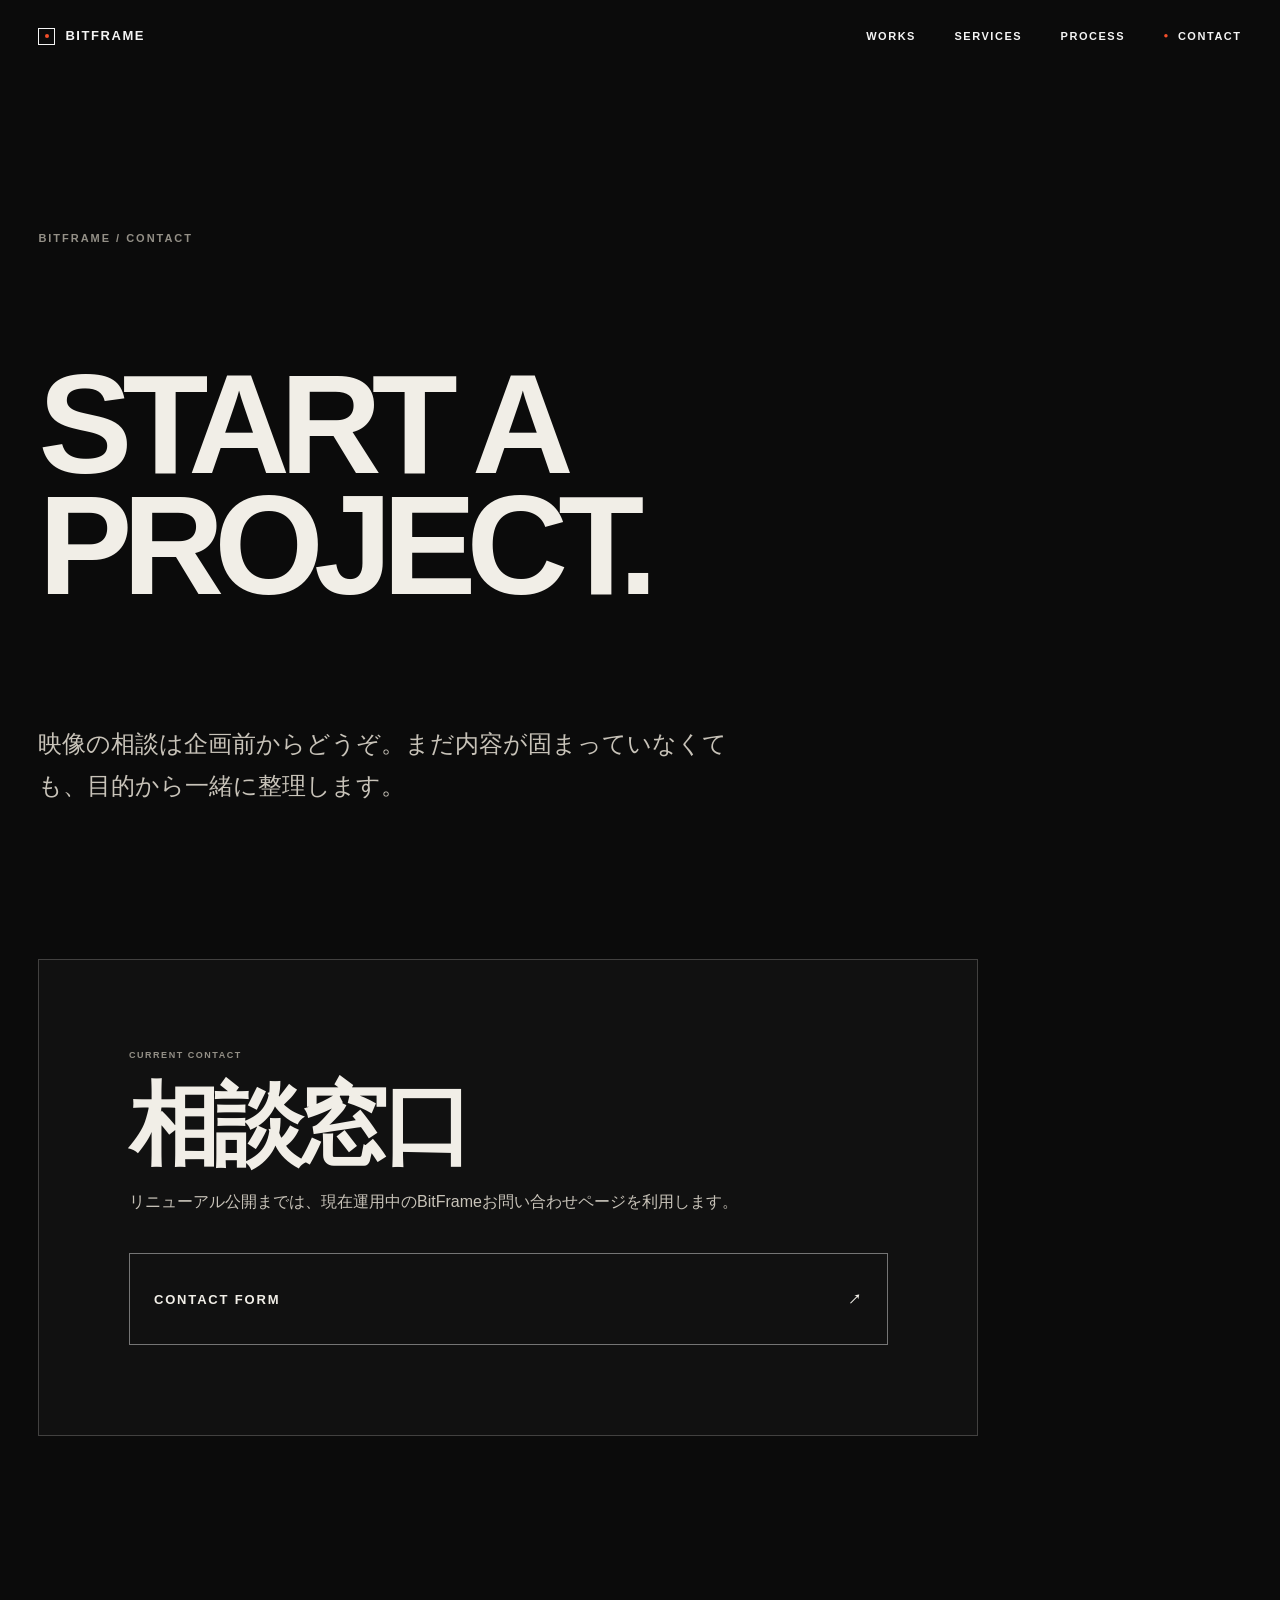
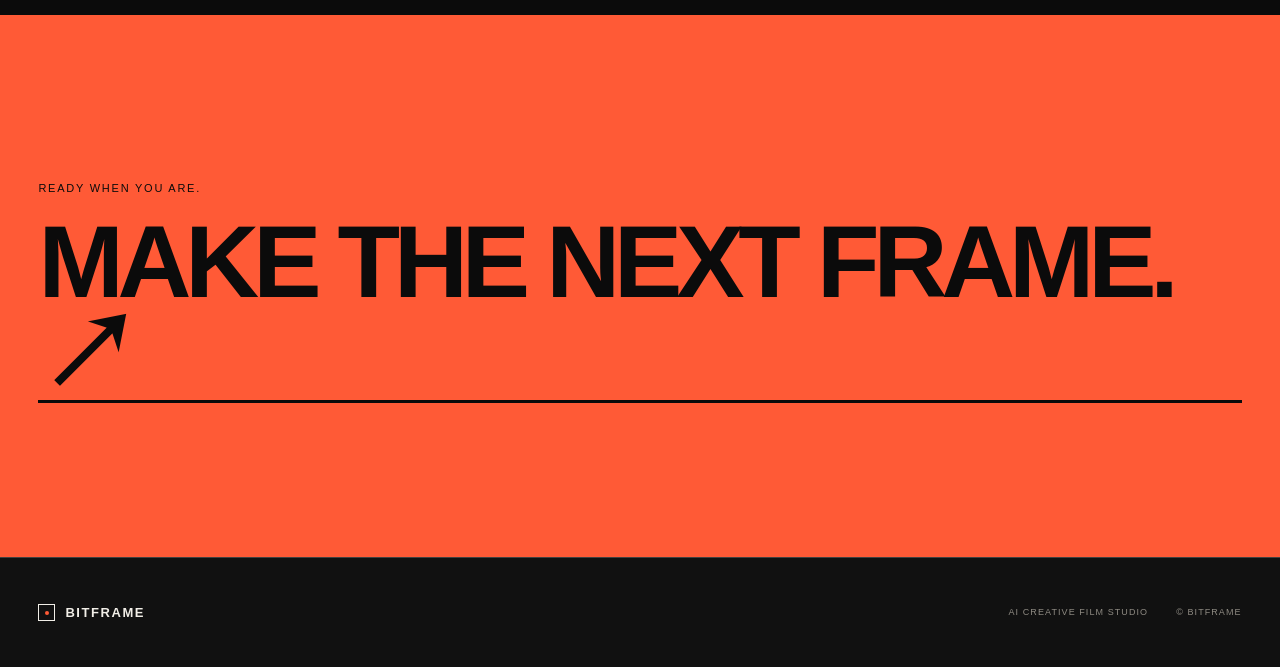
==== contact.html @ 319c4d96 "feat: build competition-grade BitFrame static site" ====
<!doctype html><html lang="ja"><head><meta charset="utf-8"><meta name="viewport" content="width=device-width,initial-scale=1,viewport-fit=cover"><meta name="theme-color" content="#0b0b0b"><link rel="icon" href="assets/favicon.svg" type="image/svg+xml"><title>CONTACT | BitFrame</title><meta name="description" content="映像の相談は企画前からどうぞ。まだ内容が固まっていなくても、目的から一緒に整理します。"><link rel="canonical" href="https://bitframe.rss7.net/contact.html"><link rel="stylesheet" href="assets/site.css"><link rel="stylesheet" href="assets/subpage.css"><script src="assets/site.js" defer></script></head><body><a class="skip-link" href="#main">本文へ移動</a><header class="site-header"><a class="brand" href="index.html"><span class="brand-mark"></span><span>BITFRAME</span></a><nav class="desktop-nav" aria-label="メインナビゲーション"><a href="works.html">WORKS</a><a href="service.html">SERVICES</a><a href="flow-price.html">PROCESS</a><a class="nav-contact" href="contact.html">CONTACT</a></nav><details class="mobile-menu"><summary aria-label="メニューを開く"><span></span><span></span></summary><nav><a href="works.html">WORKS</a><a href="service.html">SERVICES</a><a href="flow-price.html">PROCESS</a><a href="contact.html">CONTACT</a></nav></details></header><main id="main" class="sub-main"><section class="sub-hero"><p class="eyebrow">BITFRAME / CONTACT</p><h1>Start a project.</h1><p>映像の相談は企画前からどうぞ。まだ内容が固まっていなくても、目的から一緒に整理します。</p></section><section class="sub-content"><section class="contact-panel"><p class="eyebrow">CURRENT CONTACT</p><h2>相談窓口</h2><p>リニューアル公開までは、現在運用中のBitFrameお問い合わせページを利用します。</p><a class="contact-button" href="https://bitframe.rss7.net/お問い合わせ/"><span>CONTACT FORM</span><span>↗</span></a></section></section><section class="sub-cta"><p>READY WHEN YOU ARE.</p><a href="contact.html">MAKE THE NEXT FRAME. ↗</a></section></main><footer class="site-footer"><a class="brand brand--footer" href="index.html"><span class="brand-mark"></span><span>BITFRAME</span></a><p>AI CREATIVE FILM STUDIO</p><p>© BITFRAME</p></footer></body></html>
---- assets/site.css ----
@charset "UTF-8";

:root {
  --ink: #0b0b0b;
  --ink-soft: #171717;
  --paper: #f1eee7;
  --paper-dim: #c8c3b9;
  --signal: #ff5a36;
  --lime: #dfff45;
  --line: rgba(241, 238, 231, .22);
  --pad: clamp(18px, 3vw, 48px);
  --max: 1680px;
  --ease: cubic-bezier(.2, .8, .2, 1);
  --header-h: 72px;
}

* { box-sizing: border-box; }
html { scroll-behavior: smooth; background: var(--ink); }
body {
  margin: 0;
  color: var(--paper);
  background: var(--ink);
  font-family: "Helvetica Neue", Helvetica, Arial, "Yu Gothic", "Hiragino Kaku Gothic ProN", sans-serif;
  font-size: 16px;
  line-height: 1.5;
  overflow-x: clip;
  text-rendering: optimizeLegibility;
  -webkit-font-smoothing: antialiased;
}

a { color: inherit; text-decoration: none; }
a, summary { -webkit-tap-highlight-color: transparent; }
img, video { display: block; max-width: 100%; }
button, input, textarea, select { font: inherit; }
::selection { color: var(--ink); background: var(--lime); }

.skip-link {
  position: fixed;
  z-index: 9999;
  top: 8px;
  left: 8px;
  padding: 10px 14px;
  color: var(--ink);
  background: var(--paper);
  transform: translateY(-140%);
  transition: transform .2s ease;
}
.skip-link:focus { transform: translateY(0); }

:focus-visible {
  outline: 2px solid var(--lime);
  outline-offset: 4px;
}

.site-header {
  position: fixed;
  z-index: 100;
  top: 0;
  left: 0;
  width: 100%;
  min-height: var(--header-h);
  display: flex;
  align-items: center;
  justify-content: space-between;
  gap: 24px;
  padding: 14px var(--pad);
  mix-blend-mode: difference;
  color: #fff;
}

.brand {
  display: inline-flex;
  align-items: center;
  gap: 10px;
  min-height: 44px;
  font-size: 13px;
  font-weight: 800;
  letter-spacing: .12em;
}
.brand-mark {
  position: relative;
  width: 17px;
  height: 17px;
  border: 1px solid currentColor;
}
.brand-mark::after {
  content: "";
  position: absolute;
  top: 50%; left: 50%;
  width: 4px; height: 4px;
  background: var(--signal);
  border-radius: 50%;
  transform: translate(-50%, -50%);
}

.desktop-nav { display: flex; align-items: center; gap: clamp(20px, 3vw, 44px); }
.desktop-nav a {
  position: relative;
  min-height: 44px;
  display: inline-flex;
  align-items: center;
  font-size: 11px;
  font-weight: 700;
  letter-spacing: .14em;
}
.desktop-nav a::after {
  content: "";
  position: absolute;
  left: 0; bottom: 7px;
  width: 100%; height: 1px;
  background: currentColor;
  transform: scaleX(0);
  transform-origin: right;
  transition: transform .35s var(--ease);
}
.desktop-nav a:hover::after,
.desktop-nav a:focus-visible::after { transform: scaleX(1); transform-origin: left; }
.nav-contact::before { content: "●"; margin-right: 8px; color: var(--signal); font-size: 8px; }
.mobile-menu { display: none; }

.hero {
  position: relative;
  min-height: 100svh;
  max-width: var(--max);
  margin: 0 auto;
  padding: calc(var(--header-h) + 28px) var(--pad) 34px;
  display: grid;
  grid-template-columns: repeat(12, minmax(0, 1fr));
  grid-template-rows: auto 1fr auto;
  gap: 12px clamp(8px, 1.2vw, 20px);
  isolation: isolate;
  overflow-x: clip;
}
.hero::before {
  content: "";
  position: absolute;
  z-index: -2;
  inset: 0;
  background:
    radial-gradient(circle at 78% 43%, rgba(255,90,54,.14), transparent 24%),
    linear-gradient(90deg, transparent 0 49.9%, rgba(255,255,255,.035) 50%, transparent 50.1% 100%);
}

.hero-meta {
  grid-column: 1 / -1;
  display: flex;
  justify-content: space-between;
  gap: 18px;
  padding-top: 4px;
  font-size: 10px;
  font-weight: 700;
  letter-spacing: .16em;
  color: var(--paper-dim);
}

.hero-title {
  position: absolute;
  z-index: 2;
  inset: 13vh var(--pad) auto;
  margin: 0;
  pointer-events: none;
  font-size: clamp(90px, 17.4vw, 330px);
  font-weight: 900;
  line-height: .72;
  letter-spacing: -.075em;
  text-transform: uppercase;
}
.hero-word { display: block; white-space: nowrap; }
.hero-word--bit { text-align: left; }
.hero-word--frame { margin-top: .16em; text-align: right; }

.hero-window {
  position: relative;
  z-index: 1;
  grid-column: 4 / 10;
  grid-row: 2;
  align-self: center;
  margin-top: 13vh;
  aspect-ratio: 16 / 10;
  overflow: hidden;
  background: #252525;
  border: 1px solid rgba(255,255,255,.16);
  transform: translate3d(0, var(--depth-y, 0), 0);
  transition: transform .9s var(--ease);
}
.hero-window::after {
  content: "";
  position: absolute;
  inset: 0;
  box-shadow: inset 0 0 0 1px rgba(255,255,255,.05);
  pointer-events: none;
}

.media-art { position: absolute; inset: 0; overflow: hidden; background: #252525; }
.media-art--hero {
  background:
    radial-gradient(circle at 68% 45%, rgba(255,207,160,.9) 0 2%, rgba(255,90,54,.46) 8%, transparent 24%),
    linear-gradient(115deg, #080808 10%, #1b201e 45%, #51473d 66%, #090909 88%);
}
.media-orbit {
  position: absolute;
  width: 62%; aspect-ratio: 1;
  left: 19%; top: 10%;
  border: 1px solid rgba(255,255,255,.48);
  border-radius: 50%;
  transform: rotateX(67deg) rotateZ(-10deg);
}
.media-orbit::before,
.media-orbit::after {
  content: ""; position: absolute; inset: 13%; border: 1px solid rgba(255,255,255,.12); border-radius: 50%;
}
.media-orbit::after { inset: 30%; }
.media-flare {
  position: absolute;
  width: 2px; height: 160%;
  top: -30%; left: 67%;
  background: linear-gradient(transparent, rgba(255,255,255,.8), transparent);
  transform: rotate(19deg);
  box-shadow: 0 0 26px 9px rgba(255,90,54,.18);
}
.media-scan {
  position: absolute;
  inset: 0;
  opacity: .28;
  background: repeating-linear-gradient(0deg, transparent 0 4px, rgba(255,255,255,.025) 5px 6px);
}
.frame-meta {
  position: absolute;
  z-index: 3;
  inset: auto 12px 10px;
  display: flex;
  justify-content: space-between;
  gap: 10px;
  font-size: 9px;
  letter-spacing: .13em;
  color: rgba(255,255,255,.74);
}

.hero-copy {
  z-index: 3;
  grid-column: 1 / 4;
  grid-row: 2;
  align-self: end;
  padding-bottom: clamp(18px, 3vw, 50px);
}
.hero-lead { margin: 0 0 18px; font-size: clamp(24px, 2.2vw, 38px); font-weight: 700; line-height: 1.22; letter-spacing: -.035em; }
.hero-sub { max-width: 290px; margin: 0; color: var(--paper-dim); font-size: 12px; line-height: 1.8; }
.hero-actions {
  z-index: 3;
  grid-column: 10 / -1;
  grid-row: 2;
  align-self: end;
  padding-bottom: clamp(18px, 3vw, 50px);
}
.text-link {
  min-height: 48px;
  display: flex;
  align-items: center;
  justify-content: space-between;
  gap: 16px;
  border-top: 1px solid var(--line);
  font-size: 10px;
  font-weight: 700;
  letter-spacing: .13em;
  transition: padding .35s var(--ease), background .35s var(--ease);
}
.text-link:last-child { border-bottom: 1px solid var(--line); }
.text-link:hover { padding-inline: 10px; background: rgba(255,255,255,.045); }
.scroll-note {
  grid-column: 1 / -1;
  grid-row: 3;
  margin: 0;
  display: flex;
  align-items: center;
  gap: 10px;
  font-size: 8px;
  letter-spacing: .2em;
  color: #8b8881;
}
.scroll-note span { width: 34px; height: 1px; background: currentColor; }

.section-shell { max-width: var(--max); margin: 0 auto; padding: clamp(110px, 15vw, 250px) var(--pad); }
.section-head {
  display: grid;
  grid-template-columns: repeat(12, minmax(0,1fr));
  gap: 12px clamp(8px, 1.2vw, 20px);
  align-items: end;
  margin-bottom: clamp(70px, 10vw, 160px);
}
.eyebrow { margin: 0; font-size: 9px; font-weight: 700; letter-spacing: .17em; text-transform: uppercase; color: #949087; }
.section-head .eyebrow { grid-column: 1 / 4; align-self: start; padding-top: 1.3em; }
.section-head h2 {
  grid-column: 4 / 10;
  margin: 0;
  font-size: clamp(54px, 8.4vw, 160px);
  font-weight: 700;
  line-height: .84;
  letter-spacing: -.065em;
}
.section-intro { grid-column: 10 / -1; margin: 0; max-width: 340px; font-size: 12px; line-height: 1.9; color: var(--paper-dim); }

.works { background: var(--paper); color: var(--ink); }
.works .eyebrow { color: #6f6b64; }
.works-list { display: grid; grid-template-columns: repeat(12, minmax(0,1fr)); gap: clamp(70px, 10vw, 180px) clamp(10px, 1.5vw, 24px); }
.work { min-width: 0; }
.work--wide { grid-column: 1 / 10; }
.work--portrait { grid-column: 7 / 12; }
.work--offset { grid-column: 2 / 9; }
.work-link { display: block; }
.work-media {
  position: relative;
  overflow: hidden;
  background: #1b1b1b;
  border-radius: 1px;
  transform: translate3d(var(--tilt-x, 0), var(--tilt-y, 0), 0);
  transition: transform .65s var(--ease), clip-path .9s var(--ease);
}
.work--wide .work-media, .work--offset .work-media { aspect-ratio: 16 / 9; }
.work--portrait .work-media { aspect-ratio: 4 / 5; }
.work-media::after { content: ""; position: absolute; inset: 0; box-shadow: inset 0 0 0 1px rgba(255,255,255,.12); pointer-events: none; }
.work-index, .work-state {
  position: absolute; z-index: 2; top: 12px;
  padding: 5px 7px;
  background: rgba(10,10,10,.66);
  color: white;
  backdrop-filter: blur(4px);
  font-size: 8px;
  letter-spacing: .13em;
}
.work-index { left: 12px; }
.work-state { right: 12px; }
.work-copy { display: grid; grid-template-columns: 1fr auto; gap: 4px 16px; padding-top: 15px; align-items: end; }
.work-copy h3 { grid-column: 1; margin: 0; font-size: clamp(26px, 3.2vw, 58px); line-height: 1; letter-spacing: -.045em; }
.work-copy p { grid-column: 1; margin: 6px 0 0; font-size: 9px; letter-spacing: .15em; color: #6b6760; }
.work-copy > span { grid-column: 2; grid-row: 1 / 3; align-self: center; font-size: 9px; letter-spacing: .13em; }
.work-link:hover .work-media { transform: scale(.992) translate3d(var(--tilt-x, 0), var(--tilt-y, 0), 0); }

.work-media--01 .media-art {
  background: linear-gradient(135deg, #191b1a, #3c4745 44%, #c6a47d 45%, #473529 57%, #0b0b0b 100%);
}
.work-media--02 .media-art {
  background: radial-gradient(circle at 50% 38%, #f5b169 0 5%, #d14d28 12%, transparent 25%), linear-gradient(165deg,#120d0b 20%,#49251c 56%,#080808 57%);
}
.work-media--03 .media-art {
  background: linear-gradient(90deg,#080808 0 25%,#7e8980 25% 26%,#d6cfc0 26% 65%,#252724 65% 100%);
}
.shape { position: absolute; display: block; }
.shape-a { left: 8%; bottom: -18%; width: 48%; aspect-ratio: 1; border: 1px solid rgba(255,255,255,.75); border-radius: 50%; }
.shape-b { right: 12%; top: 12%; width: 1px; height: 72%; background: rgba(255,255,255,.62); transform: rotate(23deg); }
.shape-c { left: 50%; top: 20%; width: 32%; aspect-ratio: 1; transform: translateX(-50%); border: 1px solid rgba(255,255,255,.72); border-radius: 50%; box-shadow: 0 0 60px rgba(255,121,54,.5); }
.shape-d { left: 15%; right: 15%; bottom: 20%; height: 1px; background: rgba(255,255,255,.45); }
.shape-e { left: 29%; top: 0; width: 12%; height: 100%; background: rgba(255,255,255,.12); }
.shape-f { right: 18%; bottom: 18%; width: 28%; aspect-ratio: 1; border: 1px solid rgba(0,0,0,.55); transform: rotate(45deg); }

.manifesto {
  position: relative;
  min-height: 120svh;
  padding: clamp(110px, 14vw, 230px) var(--pad);
  overflow: hidden;
  background: var(--signal);
  color: #080808;
}
.manifesto-rule { position: absolute; top: 0; left: var(--pad); right: var(--pad); height: 1px; background: rgba(0,0,0,.35); transform-origin: left; }
.manifesto .eyebrow { color: rgba(0,0,0,.58); }
.manifesto h2 {
  margin: clamp(70px, 8vw, 130px) 0 0;
  font-size: clamp(58px, 12.8vw, 235px);
  line-height: .78;
  font-weight: 900;
  letter-spacing: -.075em;
}
.manifesto h2 span { display: block; }
.manifesto h2 span:nth-child(2) { text-align: right; }
.manifesto h2 span:nth-child(3) { margin-left: 8vw; }
.manifesto-accent { color: var(--paper); }
.manifesto-copy {
  width: min(610px, 82vw);
  margin: clamp(80px, 12vw, 180px) 5vw 0 auto;
  display: grid;
  grid-template-columns: 1fr 2fr;
  gap: 30px;
  font-size: 14px;
  line-height: 1.9;
}
.manifesto-copy p { margin: 0; }

.services { background: var(--ink); }
.section-head--compact { margin-bottom: clamp(55px, 7vw, 100px); }
.section-head--compact h2 { grid-column: 4 / -1; }
.service-lines { border-top: 1px solid var(--line); }
.service-line {
  min-height: clamp(128px, 14vw, 230px);
  display: grid;
  grid-template-columns: 1fr 3fr 2fr 1fr;
  gap: 18px;
  align-items: center;
  border-bottom: 1px solid var(--line);
  transition: background .35s var(--ease), padding .35s var(--ease);
}
.service-line:hover { padding-inline: 14px; background: rgba(255,255,255,.035); }
.service-line--indent h3 { transform: translateX(clamp(12px, 4vw, 70px)); }
.service-no { margin: 0; font-size: 9px; letter-spacing: .17em; color: #77736c; }
.service-line h3 { margin: 0; font-size: clamp(32px, 5vw, 88px); font-weight: 600; line-height: .9; letter-spacing: -.055em; }
.service-line > p:nth-of-type(2) { margin: 0; max-width: 330px; font-size: 12px; color: var(--paper-dim); }
.service-line > span { justify-self: end; font-size: 9px; letter-spacing: .15em; color: #8a867e; }

.process {
  position: relative;
  padding: clamp(110px, 14vw, 230px) var(--pad);
  background: var(--paper);
  color: var(--ink);
  display: grid;
  grid-template-columns: 4fr 8fr;
  gap: clamp(30px, 5vw, 90px);
}
.process .eyebrow { color: #6f6b64; }
.process-heading h2 { position: sticky; top: 105px; margin: 45px 0 0; font-size: clamp(55px, 7vw, 130px); line-height: .84; letter-spacing: -.065em; }
.process-list { margin: 0; padding: 0; list-style: none; border-top: 1px solid rgba(11,11,11,.25); }
.process-list li {
  min-height: 124px;
  display: grid;
  grid-template-columns: 52px minmax(160px, 1fr) minmax(180px, 1fr);
  gap: 18px;
  align-items: center;
  border-bottom: 1px solid rgba(11,11,11,.25);
}
.process-list li > span { font-size: 9px; letter-spacing: .14em; color: #77736c; }
.process-list strong { font-size: clamp(24px, 3.2vw, 50px); letter-spacing: -.03em; }
.process-list p { margin: 0; font-size: 12px; color: #5f5b55; }
.price-note { grid-column: 2; margin: 28px 0 0; font-size: 11px; color: #68635d; }

.contact {
  min-height: 100svh;
  padding: clamp(100px, 12vw, 190px) var(--pad) 60px;
  display: grid;
  grid-template-columns: repeat(12, minmax(0,1fr));
  gap: 20px;
  align-content: space-between;
  background: #111;
  color: var(--paper);
}
.contact-topline { grid-column: 1 / -1; display: flex; justify-content: space-between; gap: 20px; padding-top: 12px; border-top: 1px solid var(--line); font-size: 9px; letter-spacing: .16em; color: #918d85; }
.contact h2 {
  grid-column: 1 / 10;
  margin: clamp(70px, 9vw, 130px) 0 50px;
  font-size: clamp(78px, 14.8vw, 270px);
  line-height: .72;
  letter-spacing: -.078em;
  font-weight: 900;
}
.contact h2 em { color: var(--signal); font-style: normal; }
.contact > p:not(.contact-note) { grid-column: 1 / 5; margin: 0; align-self: end; font-size: 14px; line-height: 1.8; color: var(--paper-dim); }
.contact-button {
  grid-column: 8 / -1;
  min-height: 92px;
  padding: 0 24px;
  display: flex;
  align-items: center;
  justify-content: space-between;
  align-self: end;
  border: 1px solid rgba(255,255,255,.42);
  font-size: 13px;
  font-weight: 700;
  letter-spacing: .14em;
  transition: color .35s var(--ease), background .35s var(--ease), border-color .35s var(--ease);
}
.contact-button:hover { color: var(--ink); background: var(--lime); border-color: var(--lime); }
.contact-note { grid-column: 8 / -1; margin: 0; font-size: 9px; color: #6f6b64; }

.site-footer {
  min-height: 110px;
  padding: 28px var(--pad);
  display: grid;
  grid-template-columns: 1fr auto auto;
  align-items: center;
  gap: 28px;
  border-top: 1px solid var(--line);
  background: #111;
  color: #8f8b83;
  font-size: 9px;
  letter-spacing: .12em;
}
.brand--footer { color: var(--paper); }
.site-footer p { margin: 0; }

@media (hover: hover) and (pointer: fine) {
  [data-reveal] { transition: transform .9s var(--ease); }
  [data-reveal]:not(.is-seen) { transform: translateY(26px); }
  [data-reveal].is-seen { transform: translateY(0); }
}

@media (max-width: 900px) {
  :root { --header-h: 64px; }
  .desktop-nav { display: none; }
  .mobile-menu { display: block; position: relative; color: #fff; }
  .mobile-menu summary {
    position: relative;
    list-style: none;
    width: 76px; height: 44px;
    display: grid;
    align-content: center;
    gap: 6px;
    cursor: pointer;
  }
  .mobile-menu summary::-webkit-details-marker { display: none; }
  .mobile-menu summary::before { content: "MENU"; position: absolute; right: 34px; top: 50%; transform: translateY(-50%); font-size: 8px; font-weight: 700; letter-spacing: .15em; }
  .mobile-menu summary span { display: block; width: 24px; height: 1px; margin-left: auto; background: #fff; transition: transform .3s var(--ease); }
  .mobile-menu[open] summary span:first-child { transform: translateY(3.5px) rotate(45deg); }
  .mobile-menu[open] summary span:last-child { transform: translateY(-3.5px) rotate(-45deg); }
  .mobile-menu nav {
    position: fixed;
    top: 62px; right: var(--pad);
    width: min(310px, calc(100vw - 2 * var(--pad)));
    padding: 10px 18px;
    background: rgba(12,12,12,.96);
    border: 1px solid rgba(255,255,255,.18);
    mix-blend-mode: normal;
  }
  .mobile-menu nav a { min-height: 54px; display: flex; align-items: center; border-bottom: 1px solid rgba(255,255,255,.12); font-size: 12px; letter-spacing: .14em; }
  .mobile-menu nav a:last-child { border-bottom: 0; color: var(--lime); }

  .hero-title { top: 18vh; font-size: clamp(78px, 21vw, 165px); }
  .hero-window { grid-column: 3 / 11; margin-top: 14vh; }
  .hero-copy { grid-column: 1 / 6; }
  .hero-actions { grid-column: 8 / -1; }

  .section-head h2 { grid-column: 4 / -1; }
  .section-intro { grid-column: 4 / 10; margin-top: 30px; }
  .work--wide { grid-column: 1 / 11; }
  .work--portrait { grid-column: 6 / 12; }
  .work--offset { grid-column: 2 / 10; }

  .service-line { grid-template-columns: 50px 1fr; gap: 8px 14px; padding-block: 28px; }
  .service-line h3 { grid-column: 2; }
  .service-line > p:nth-of-type(2) { grid-column: 2; }
  .service-line > span { grid-column: 2; justify-self: start; margin-top: 10px; }
  .service-line--indent h3 { transform: none; }

  .process { grid-template-columns: 1fr; }
  .process-heading h2 { position: static; }
  .process-list { margin-top: 30px; }
  .price-note { grid-column: 1; }
  .contact > p:not(.contact-note) { grid-column: 1 / 7; }
  .contact-button, .contact-note { grid-column: 7 / -1; }
}

@media (max-width: 600px) {
  :root { --pad: clamp(16px, 5vw, 22px); }
  .site-header { mix-blend-mode: normal; background: linear-gradient(rgba(11,11,11,.9), rgba(11,11,11,0)); }
  .brand { font-size: 11px; }

  .hero {
    min-height: 840px;
    height: 100svh;
    max-height: 940px;
    padding-top: calc(var(--header-h) + 18px);
    grid-template-columns: repeat(6, minmax(0, 1fr));
    grid-template-rows: auto 1fr auto auto;
  }
  .hero-meta { grid-column: 1 / -1; font-size: 8px; }
  .hero-meta span:last-child { text-align: right; }
  .hero-title { inset: 17.5vh -1.8vw auto; font-size: clamp(74px, 24vw, 105px); line-height: .75; letter-spacing: -.085em; }
  .hero-word--frame { margin-top: 1.37em; text-align: left; padding-left: 10vw; transform: scaleX(.86); transform-origin: left center; }
  .hero-window {
    grid-column: 1 / -1;
    grid-row: 2;
    width: 78%;
    justify-self: center;
    align-self: start;
    margin-top: 23vh;
    aspect-ratio: 4 / 5;
  }
  .frame-meta span:nth-child(2) { display: none; }
  .hero-copy { grid-column: 1 / 5; grid-row: 3; padding: 0 0 18px; align-self: end; }
  .hero-lead { margin-bottom: 10px; font-size: 24px; }
  .hero-sub { max-width: 260px; font-size: 10px; }
  .hero-actions { grid-column: 1 / -1; grid-row: 4; padding: 0; }
  .text-link { min-height: 48px; }
  .scroll-note { display: none; }

  .section-shell { padding-top: 110px; padding-bottom: 110px; }
  .section-head { display: block; margin-bottom: 70px; }
  .section-head .eyebrow { margin-bottom: 36px; }
  .section-head h2 { font-size: clamp(52px, 17vw, 76px); }
  .section-intro { margin: 28px 0 0 auto; width: 76%; font-size: 11px; }

  .works-list { display: block; }
  .work { margin-bottom: 88px; }
  .work:last-child { margin-bottom: 0; }
  .work--wide { width: 100%; }
  .work--portrait { width: 74%; margin-left: auto; }
  .work--offset { width: 88%; margin-left: 5%; }
  .work-copy { grid-template-columns: 1fr; }
  .work-copy h3 { font-size: 34px; }
  .work-copy > span { grid-column: 1; grid-row: auto; margin-top: 8px; }

  .manifesto { min-height: auto; padding: 110px var(--pad) 120px; }
  .manifesto h2 { margin-top: 66px; font-size: clamp(54px, 18vw, 82px); line-height: .8; }
  .manifesto h2 span:nth-child(2) { margin-top: .14em; }
  .manifesto h2 span:nth-child(3) { margin: .14em 0 0; }
  .manifesto-copy { width: 100%; margin: 70px 0 0; grid-template-columns: 1fr; gap: 18px; font-size: 12px; }
  .manifesto-copy p:first-child { font-weight: 700; }

  .section-head--compact { margin-bottom: 50px; }
  .service-line { min-height: 0; grid-template-columns: 34px 1fr; padding-block: 30px; }
  .service-line h3 { font-size: clamp(34px, 11vw, 48px); }
  .service-line > p:nth-of-type(2) { font-size: 11px; }

  .process { padding: 110px var(--pad); }
  .process-heading h2 { margin-top: 36px; font-size: 62px; }
  .process-list { margin-top: 56px; }
  .process-list li { min-height: 132px; grid-template-columns: 34px 1fr; align-content: center; gap: 5px 12px; }
  .process-list strong { font-size: 30px; }
  .process-list p { grid-column: 2; font-size: 11px; }

  .contact { min-height: 820px; padding-top: 90px; grid-template-columns: repeat(6,minmax(0,1fr)); }
  .contact-topline { grid-column: 1 / -1; font-size: 8px; }
  .contact h2 { grid-column: 1 / -1; margin: 65px 0 36px; font-size: clamp(76px, 24vw, 108px); line-height: .73; }
  .contact > p:not(.contact-note) { grid-column: 1 / 6; font-size: 12px; }
  .contact-button { grid-column: 1 / -1; min-height: 74px; margin-top: 26px; }
  .contact-note { grid-column: 1 / -1; }

  .site-footer { grid-template-columns: 1fr auto; gap: 14px; }
  .site-footer p:nth-of-type(1) { display: none; }
}

@media (max-width: 340px) {
  .hero-title { font-size: 78px; }
  .hero-window { width: 82%; }
  .hero-lead { font-size: 22px; }
  .contact h2 { font-size: 72px; }
}

@media (prefers-reduced-motion: reduce) {
  html { scroll-behavior: auto; }
  *, *::before, *::after { animation-duration: .001ms !important; animation-iteration-count: 1 !important; transition-duration: .001ms !important; scroll-behavior: auto !important; }
  [data-reveal] { transform: none !important; }
  .hero-window, .work-media { transform: none !important; }
}

.hero-video{width:100%;height:100%;object-fit:cover;display:block;filter:saturate(.86) contrast(1.04)}
@media(prefers-reduced-motion:reduce){.hero-video{display:none}.hero-window{background:url("media/hero-poster.webp") center/cover no-repeat}}

.work-media>img{width:100%;height:100%;object-fit:cover;display:block;transition:transform .8s var(--ease)}
.work-link:hover .work-media>img{transform:scale(1.025)}
---- assets/subpage.css ----
.sub-main{min-height:100vh;background:var(--ink);color:var(--paper)}
.sub-hero{padding:clamp(130px,18vw,240px) var(--pad) clamp(80px,10vw,150px);max-width:var(--max);margin:auto}
.sub-hero .eyebrow{font-size:11px;letter-spacing:.18em;margin-bottom:28px}
.sub-hero h1{font-size:clamp(54px,11vw,170px);line-height:.86;letter-spacing:-.07em;text-transform:uppercase;max-width:12ch}
.sub-hero>p:last-child{max-width:720px;margin-top:40px;font-size:clamp(16px,2vw,24px);line-height:1.75;color:var(--paper-dim)}
.sub-content{padding:0 var(--pad) clamp(100px,14vw,220px);max-width:var(--max);margin:auto}
.sub-list{border-top:1px solid var(--line)}
.sub-list article{display:grid;grid-template-columns:80px minmax(220px,1fr) minmax(240px,.9fr);gap:24px;align-items:center;padding:30px 0;border-bottom:1px solid var(--line)}
.sub-list article>span{font-size:11px;letter-spacing:.14em;color:var(--signal)}
.sub-list h2{font-size:clamp(28px,4vw,64px);letter-spacing:-.045em;line-height:1}
.sub-list p{color:var(--paper-dim);line-height:1.8}
.sub-work{display:grid;grid-template-columns:minmax(0,1.45fr) minmax(260px,.55fr);gap:clamp(24px,5vw,70px);align-items:end;margin-bottom:clamp(70px,10vw,150px)}
.sub-work:nth-child(even){grid-template-columns:minmax(260px,.55fr) minmax(0,1.45fr)}
.sub-work:nth-child(even) .sub-media{order:2}
.sub-media{aspect-ratio:16/9;border:1px solid var(--line);position:relative;overflow:hidden;background:radial-gradient(circle at 65% 40%,rgba(255,90,54,.4),transparent 30%),linear-gradient(135deg,#101010,#24201d)}
.sub-media--2{aspect-ratio:4/5;background:radial-gradient(circle at 40% 60%,rgba(223,255,69,.26),transparent 28%),linear-gradient(160deg,#111,#262626)}
.sub-media--3{background:linear-gradient(120deg,#151515 0 45%,#efeae1 45% 55%,#161616 55%)}
.sub-media span{position:absolute;left:16px;bottom:14px;font-size:10px;letter-spacing:.14em}
.sub-work h2{font-size:clamp(34px,4.2vw,68px);letter-spacing:-.05em;line-height:1}
.sub-work p{margin-top:12px;font-size:11px;letter-spacing:.12em;color:var(--paper-dim)}
.contact-panel{max-width:940px;padding:clamp(40px,7vw,90px);border:1px solid var(--line);background:#111}
.contact-panel h2{font-size:clamp(40px,7vw,100px);letter-spacing:-.06em;line-height:1;margin:18px 0}
.contact-panel>p:not(.eyebrow){max-width:620px;color:var(--paper-dim);line-height:1.8;margin-bottom:36px}
.sub-cta{padding:clamp(70px,12vw,170px) var(--pad);background:var(--signal);color:#0b0b0b}
.sub-cta p{font-size:11px;letter-spacing:.16em;margin-bottom:20px}
.sub-cta a{display:inline-block;font-size:clamp(42px,8vw,120px);font-weight:800;letter-spacing:-.06em;line-height:.9;border-bottom:3px solid currentColor}
@media(max-width:760px){
 .sub-hero{padding-top:120px}.sub-hero h1{font-size:clamp(52px,18vw,86px)}
 .sub-list article{grid-template-columns:42px 1fr;gap:12px 14px;padding:24px 0}
 .sub-list article p{grid-column:2}.sub-work,.sub-work:nth-child(even){grid-template-columns:1fr;gap:18px}
 .sub-work:nth-child(even) .sub-media{order:0}.sub-media--2{aspect-ratio:4/5;width:78%;margin-left:auto}
 .sub-cta a{font-size:clamp(38px,13vw,64px)}
}

.sub-media img{width:100%;height:100%;object-fit:cover;display:block}
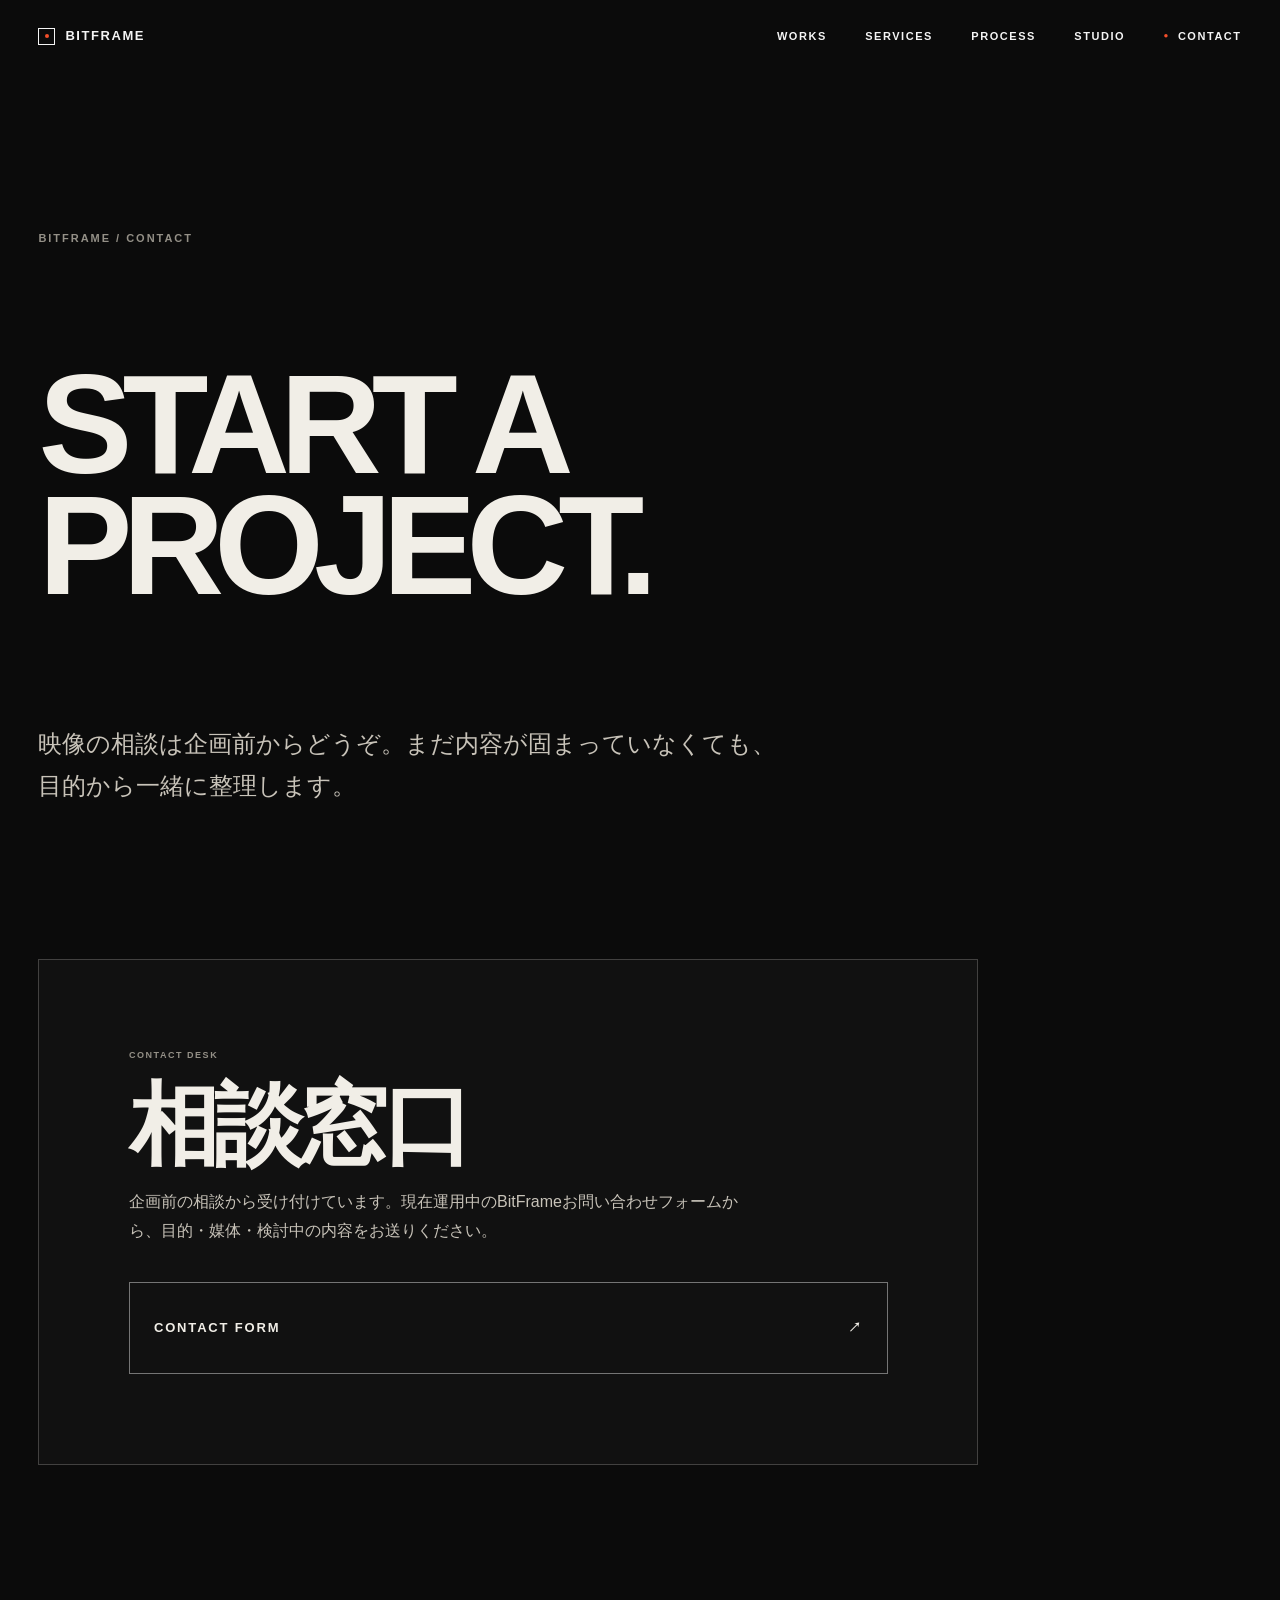
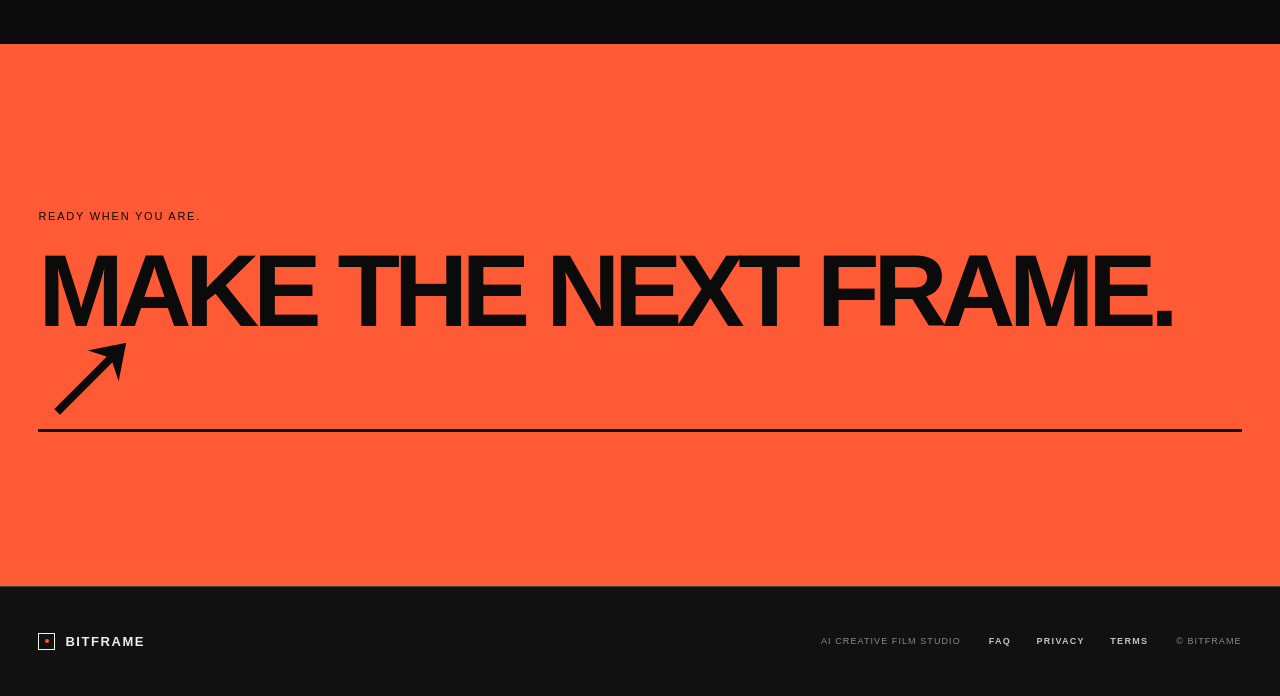
==== commit 4143f034: "feat: expand BitFrame editorial site" ====
--- a/contact.html
+++ b/contact.html
@@ -1 +1,17 @@
-<!doctype html><html lang="ja"><head><meta charset="utf-8"><meta name="viewport" content="width=device-width,initial-scale=1,viewport-fit=cover"><meta name="theme-color" content="#0b0b0b"><link rel="icon" href="assets/favicon.svg" type="image/svg+xml"><title>CONTACT | BitFrame</title><meta name="description" content="映像の相談は企画前からどうぞ。まだ内容が固まっていなくても、目的から一緒に整理します。"><link rel="canonical" href="https://bitframe.rss7.net/contact.html"><link rel="stylesheet" href="assets/site.css"><link rel="stylesheet" href="assets/subpage.css"><script src="assets/site.js" defer></script></head><body><a class="skip-link" href="#main">本文へ移動</a><header class="site-header"><a class="brand" href="index.html"><span class="brand-mark"></span><span>BITFRAME</span></a><nav class="desktop-nav" aria-label="メインナビゲーション"><a href="works.html">WORKS</a><a href="service.html">SERVICES</a><a href="flow-price.html">PROCESS</a><a class="nav-contact" href="contact.html">CONTACT</a></nav><details class="mobile-menu"><summary aria-label="メニューを開く"><span></span><span></span></summary><nav><a href="works.html">WORKS</a><a href="service.html">SERVICES</a><a href="flow-price.html">PROCESS</a><a href="contact.html">CONTACT</a></nav></details></header><main id="main" class="sub-main"><section class="sub-hero"><p class="eyebrow">BITFRAME / CONTACT</p><h1>Start a project.</h1><p>映像の相談は企画前からどうぞ。まだ内容が固まっていなくても、目的から一緒に整理します。</p></section><section class="sub-content"><section class="contact-panel"><p class="eyebrow">CURRENT CONTACT</p><h2>相談窓口</h2><p>リニューアル公開までは、現在運用中のBitFrameお問い合わせページを利用します。</p><a class="contact-button" href="https://bitframe.rss7.net/お問い合わせ/"><span>CONTACT FORM</span><span>↗</span></a></section></section><section class="sub-cta"><p>READY WHEN YOU ARE.</p><a href="contact.html">MAKE THE NEXT FRAME. ↗</a></section></main><footer class="site-footer"><a class="brand brand--footer" href="index.html"><span class="brand-mark"></span><span>BITFRAME</span></a><p>AI CREATIVE FILM STUDIO</p><p>© BITFRAME</p></footer></body></html>+<!doctype html>
+<html lang="ja"><head><meta charset="utf-8"><meta name="viewport" content="width=device-width,initial-scale=1,viewport-fit=cover"><meta name="theme-color" content="#0b0b0b"><link rel="icon" href="assets/favicon.svg" type="image/svg+xml">
+<title>CONTACT | BitFrame</title><meta name="description" content="映像の相談は企画前からどうぞ。まだ内容が固まっていなくても、目的から一緒に整理します。"><link rel="canonical" href="https://bitframe.rss7.net/contact.html">
+<meta property="og:type" content="website"><meta property="og:site_name" content="BitFrame"><meta property="og:title" content="CONTACT | BitFrame"><meta property="og:description" content="映像の相談は企画前からどうぞ。まだ内容が固まっていなくても、目的から一緒に整理します。"><meta property="og:url" content="https://bitframe.rss7.net/contact.html"><meta name="twitter:card" content="summary"><meta name="twitter:title" content="CONTACT | BitFrame"><meta name="twitter:description" content="映像の相談は企画前からどうぞ。まだ内容が固まっていなくても、目的から一緒に整理します。">
+<link rel="stylesheet" href="assets/site.css"><link rel="stylesheet" href="assets/subpage.css"><script src="assets/site.js" defer></script></head>
+<body><a class="skip-link" href="#main">本文へ移動</a><header class="site-header">
+<a class="brand" href="index.html" aria-label="BitFrame ホーム"><span class="brand-mark" aria-hidden="true"></span><span>BITFRAME</span></a>
+<nav class="desktop-nav" aria-label="メインナビゲーション"><a href="works.html">WORKS</a><a href="service.html">SERVICES</a><a href="flow-price.html">PROCESS</a><a href="studio.html">STUDIO</a><a class="nav-contact" href="contact.html">CONTACT</a></nav>
+<details class="mobile-menu"><summary aria-label="メニューを開く"><span></span><span></span></summary><nav aria-label="モバイルナビゲーション"><a href="works.html">WORKS</a><a href="service.html">SERVICES</a><a href="flow-price.html">PROCESS</a><a href="studio.html">STUDIO</a><a href="contact.html">CONTACT</a></nav></details>
+</header><main id="main" class="sub-main">
+<section class="sub-hero"><p class="eyebrow">BITFRAME / CONTACT</p><h1>Start a project.</h1><p>映像の相談は企画前からどうぞ。まだ内容が固まっていなくても、目的から一緒に整理します。</p></section>
+<section class="sub-content"><section class="contact-panel"><p class="eyebrow">CONTACT DESK</p><h2>相談窓口</h2><p>企画前の相談から受け付けています。現在運用中のBitFrameお問い合わせフォームから、目的・媒体・検討中の内容をお送りください。</p><a class="contact-button" href="https://bitframe.rss7.net/%E3%81%8A%E5%95%8F%E3%81%84%E5%90%88%E3%82%8F%E3%81%9B/"><span>CONTACT FORM</span><span aria-hidden="true">↗</span></a></section></section><section class="sub-cta"><p>READY WHEN YOU ARE.</p><a href="https://bitframe.rss7.net/%E3%81%8A%E5%95%8F%E3%81%84%E5%90%88%E3%82%8F%E3%81%9B/">MAKE THE NEXT FRAME. <span aria-hidden="true">↗</span></a></section></main><footer class="site-footer">
+<a class="brand brand--footer" href="index.html"><span class="brand-mark" aria-hidden="true"></span><span>BITFRAME</span></a>
+<p class="footer-tagline">AI CREATIVE FILM STUDIO</p>
+<nav class="footer-nav" aria-label="フッターナビゲーション"><a href="faq.html">FAQ</a><a href="privacy.html">PRIVACY</a><a href="terms.html">TERMS</a></nav>
+<p class="footer-copy">© BITFRAME</p>
+</footer></body></html>
--- a/assets/site.css
+++ b/assets/site.css
@@ -66,6 +66,14 @@
   padding: 14px var(--pad);
   mix-blend-mode: difference;
   color: #fff;
+  border-bottom: 1px solid transparent;
+  transition: background .35s var(--ease), border-color .35s var(--ease);
+}
+.site-header.is-past-hero {
+  mix-blend-mode: normal;
+  background: rgba(11,11,11,.92);
+  border-bottom-color: rgba(255,255,255,.09);
+  backdrop-filter: blur(12px);
 }
 
 .brand {
@@ -159,6 +167,7 @@
   inset: 13vh var(--pad) auto;
   margin: 0;
   pointer-events: none;
+  mix-blend-mode: difference;
   font-size: clamp(90px, 17.4vw, 330px);
   font-weight: 900;
   line-height: .72;
@@ -191,39 +200,6 @@
   pointer-events: none;
 }
 
-.media-art { position: absolute; inset: 0; overflow: hidden; background: #252525; }
-.media-art--hero {
-  background:
-    radial-gradient(circle at 68% 45%, rgba(255,207,160,.9) 0 2%, rgba(255,90,54,.46) 8%, transparent 24%),
-    linear-gradient(115deg, #080808 10%, #1b201e 45%, #51473d 66%, #090909 88%);
-}
-.media-orbit {
-  position: absolute;
-  width: 62%; aspect-ratio: 1;
-  left: 19%; top: 10%;
-  border: 1px solid rgba(255,255,255,.48);
-  border-radius: 50%;
-  transform: rotateX(67deg) rotateZ(-10deg);
-}
-.media-orbit::before,
-.media-orbit::after {
-  content: ""; position: absolute; inset: 13%; border: 1px solid rgba(255,255,255,.12); border-radius: 50%;
-}
-.media-orbit::after { inset: 30%; }
-.media-flare {
-  position: absolute;
-  width: 2px; height: 160%;
-  top: -30%; left: 67%;
-  background: linear-gradient(transparent, rgba(255,255,255,.8), transparent);
-  transform: rotate(19deg);
-  box-shadow: 0 0 26px 9px rgba(255,90,54,.18);
-}
-.media-scan {
-  position: absolute;
-  inset: 0;
-  opacity: .28;
-  background: repeating-linear-gradient(0deg, transparent 0 4px, rgba(255,255,255,.025) 5px 6px);
-}
 .frame-meta {
   position: absolute;
   z-index: 3;
@@ -279,7 +255,65 @@
 }
 .scroll-note span { width: 34px; height: 1px; background: currentColor; }
 
+.marquee {
+  position: relative;
+  width: 100vw;
+  max-width: 100vw;
+  left: 50%;
+  margin-left: -50vw;
+  overflow: hidden;
+  border-top: 1px solid var(--line);
+  border-bottom: 1px solid var(--line);
+  background: var(--ink);
+  padding: clamp(14px, 2.4vw, 26px) 0;
+}
+.marquee-track {
+  display: flex;
+  width: max-content;
+  align-items: center;
+  gap: clamp(28px, 5vw, 64px);
+  animation: marquee-scroll 34s linear infinite;
+  will-change: transform;
+}
+.marquee-item {
+  display: flex;
+  align-items: center;
+  gap: clamp(28px, 5vw, 64px);
+  margin: 0;
+  font-size: clamp(24px, 5.2vw, 60px);
+  font-weight: 800;
+  letter-spacing: -.03em;
+  text-transform: uppercase;
+  white-space: nowrap;
+  color: var(--paper);
+}
+@supports (-webkit-text-stroke: 1px #fff) or (text-stroke: 1px #fff) {
+  .marquee-item { color: transparent; -webkit-text-stroke: 1px var(--paper); text-stroke: 1px var(--paper); }
+}
+.marquee-item::after { content: "◆"; font-size: .3em; -webkit-text-stroke: 0; text-stroke: 0; color: var(--signal); }
+@keyframes marquee-scroll {
+  from { transform: translate3d(0, 0, 0); }
+  to { transform: translate3d(-50%, 0, 0); }
+}
+
 .section-shell { max-width: var(--max); margin: 0 auto; padding: clamp(110px, 15vw, 250px) var(--pad); }
+[data-cut] { position: relative; }
+[data-cut]::before {
+  content: "";
+  position: absolute;
+  z-index: 6;
+  top: 0;
+  left: var(--pad);
+  right: var(--pad);
+  height: 1px;
+  background: currentColor;
+  opacity: .24;
+  transform: scaleX(.08);
+  transform-origin: left center;
+  transition: transform 1.05s var(--ease);
+  pointer-events: none;
+}
+[data-cut].is-cut::before { transform: scaleX(1); }
 .section-head {
   display: grid;
   grid-template-columns: repeat(12, minmax(0,1fr));
@@ -301,11 +335,12 @@
 
 .works { background: var(--paper); color: var(--ink); }
 .works .eyebrow { color: #6f6b64; }
+.work-feature { margin-bottom: clamp(90px, 12vw, 200px); }
 .works-list { display: grid; grid-template-columns: repeat(12, minmax(0,1fr)); gap: clamp(70px, 10vw, 180px) clamp(10px, 1.5vw, 24px); }
 .work { min-width: 0; }
 .work--wide { grid-column: 1 / 10; }
 .work--portrait { grid-column: 7 / 12; }
-.work--offset { grid-column: 2 / 9; }
+.work--offset { grid-column: 1 / 8; }
 .work-link { display: block; }
 .work-media {
   position: relative;
@@ -313,10 +348,17 @@
   background: #1b1b1b;
   border-radius: 1px;
   transform: translate3d(var(--tilt-x, 0), var(--tilt-y, 0), 0);
-  transition: transform .65s var(--ease), clip-path .9s var(--ease);
+  transition: transform .65s var(--ease);
 }
 .work--wide .work-media, .work--offset .work-media { aspect-ratio: 16 / 9; }
 .work--portrait .work-media { aspect-ratio: 4 / 5; }
+.work-feature .work-media {
+  width: 100vw;
+  left: 50%;
+  margin-left: -50vw;
+  aspect-ratio: 21 / 9;
+}
+.work-feature .work-copy { margin-top: 22px; }
 .work-media::after { content: ""; position: absolute; inset: 0; box-shadow: inset 0 0 0 1px rgba(255,255,255,.12); pointer-events: none; }
 .work-index, .work-state {
   position: absolute; z-index: 2; top: 12px;
@@ -335,22 +377,13 @@
 .work-copy > span { grid-column: 2; grid-row: 1 / 3; align-self: center; font-size: 9px; letter-spacing: .13em; }
 .work-link:hover .work-media { transform: scale(.992) translate3d(var(--tilt-x, 0), var(--tilt-y, 0), 0); }
 
-.work-media--01 .media-art {
-  background: linear-gradient(135deg, #191b1a, #3c4745 44%, #c6a47d 45%, #473529 57%, #0b0b0b 100%);
-}
-.work-media--02 .media-art {
-  background: radial-gradient(circle at 50% 38%, #f5b169 0 5%, #d14d28 12%, transparent 25%), linear-gradient(165deg,#120d0b 20%,#49251c 56%,#080808 57%);
-}
-.work-media--03 .media-art {
-  background: linear-gradient(90deg,#080808 0 25%,#7e8980 25% 26%,#d6cfc0 26% 65%,#252724 65% 100%);
-}
-.shape { position: absolute; display: block; }
-.shape-a { left: 8%; bottom: -18%; width: 48%; aspect-ratio: 1; border: 1px solid rgba(255,255,255,.75); border-radius: 50%; }
-.shape-b { right: 12%; top: 12%; width: 1px; height: 72%; background: rgba(255,255,255,.62); transform: rotate(23deg); }
-.shape-c { left: 50%; top: 20%; width: 32%; aspect-ratio: 1; transform: translateX(-50%); border: 1px solid rgba(255,255,255,.72); border-radius: 50%; box-shadow: 0 0 60px rgba(255,121,54,.5); }
-.shape-d { left: 15%; right: 15%; bottom: 20%; height: 1px; background: rgba(255,255,255,.45); }
-.shape-e { left: 29%; top: 0; width: 12%; height: 100%; background: rgba(255,255,255,.12); }
-.shape-f { right: 18%; bottom: 18%; width: 28%; aspect-ratio: 1; border: 1px solid rgba(0,0,0,.55); transform: rotate(45deg); }
+@media (prefers-reduced-motion: no-preference) and (min-width: 601px) {
+  .js-motion .work[data-reveal] .work-media {
+    clip-path: inset(0 0 0 0);
+    transition: transform .65s var(--ease), clip-path 1.05s var(--ease);
+  }
+  .js-motion .work[data-reveal]:not(.is-seen) .work-media { clip-path: inset(0 0 11% 0); }
+}
 
 .manifesto {
   position: relative;
@@ -387,22 +420,39 @@
 .services { background: var(--ink); }
 .section-head--compact { margin-bottom: clamp(55px, 7vw, 100px); }
 .section-head--compact h2 { grid-column: 4 / -1; }
-.service-lines { border-top: 1px solid var(--line); }
+.service-lines { border-top: 1px solid var(--line); counter-reset: svc; }
 .service-line {
+  position: relative;
   min-height: clamp(128px, 14vw, 230px);
   display: grid;
   grid-template-columns: 1fr 3fr 2fr 1fr;
   gap: 18px;
   align-items: center;
   border-bottom: 1px solid var(--line);
+  overflow: clip;
+  counter-increment: svc;
   transition: background .35s var(--ease), padding .35s var(--ease);
+}
+.service-line::before {
+  content: counter(svc, decimal-leading-zero);
+  position: absolute;
+  z-index: 0;
+  right: clamp(-4px, 1.6vw, 24px);
+  top: 50%;
+  transform: translateY(-50%);
+  font-size: clamp(90px, 15vw, 260px);
+  font-weight: 900;
+  line-height: 1;
+  color: transparent;
+  -webkit-text-stroke: 1px rgba(241,238,231,.14);
+  pointer-events: none;
 }
 .service-line:hover { padding-inline: 14px; background: rgba(255,255,255,.035); }
 .service-line--indent h3 { transform: translateX(clamp(12px, 4vw, 70px)); }
-.service-no { margin: 0; font-size: 9px; letter-spacing: .17em; color: #77736c; }
-.service-line h3 { margin: 0; font-size: clamp(32px, 5vw, 88px); font-weight: 600; line-height: .9; letter-spacing: -.055em; }
-.service-line > p:nth-of-type(2) { margin: 0; max-width: 330px; font-size: 12px; color: var(--paper-dim); }
-.service-line > span { justify-self: end; font-size: 9px; letter-spacing: .15em; color: #8a867e; }
+.service-no { position: relative; z-index: 1; margin: 0; font-size: 9px; letter-spacing: .17em; color: #77736c; }
+.service-line h3 { position: relative; z-index: 1; margin: 0; font-size: clamp(32px, 5vw, 88px); font-weight: 600; line-height: .9; letter-spacing: -.055em; }
+.service-line > p:nth-of-type(2) { position: relative; z-index: 1; margin: 0; max-width: 330px; font-size: 12px; color: var(--paper-dim); }
+.service-line > span { position: relative; z-index: 1; justify-self: end; font-size: 9px; letter-spacing: .15em; color: #8a867e; }
 
 .process {
   position: relative;
@@ -529,6 +579,8 @@
   .work--wide { grid-column: 1 / 11; }
   .work--portrait { grid-column: 6 / 12; }
   .work--offset { grid-column: 2 / 10; }
+  .work-feature .work-media { aspect-ratio: 16 / 9; }
+  .marquee-item { font-size: clamp(20px, 6vw, 44px); }
 
   .service-line { grid-template-columns: 50px 1fr; gap: 8px 14px; padding-block: 28px; }
   .service-line h3 { grid-column: 2; }
@@ -550,9 +602,9 @@
   .brand { font-size: 11px; }
 
   .hero {
-    min-height: 840px;
-    height: 100svh;
-    max-height: 940px;
+    min-height: 0;
+    height: max(720px, 100svh);
+    max-height: none;
     padding-top: calc(var(--header-h) + 18px);
     grid-template-columns: repeat(6, minmax(0, 1fr));
     grid-template-rows: auto 1fr auto auto;
@@ -635,11 +687,118 @@
   html { scroll-behavior: auto; }
   *, *::before, *::after { animation-duration: .001ms !important; animation-iteration-count: 1 !important; transition-duration: .001ms !important; scroll-behavior: auto !important; }
   [data-reveal] { transform: none !important; }
+  [data-cut]::before { transform: none !important; }
   .hero-window, .work-media { transform: none !important; }
+  .marquee-track { animation: none !important; transform: none !important; }
+  .hero-title { mix-blend-mode: normal; }
 }
 
 .hero-video{width:100%;height:100%;object-fit:cover;display:block;filter:saturate(.86) contrast(1.04)}
-@media(prefers-reduced-motion:reduce){.hero-video{display:none}.hero-window{background:url("media/hero-poster.webp") center/cover no-repeat}}
+.hero-motion-toggle{position:absolute;z-index:4;top:12px;right:12px;min-width:68px;min-height:44px;padding:0 12px;border:1px solid rgba(255,255,255,.45);background:rgba(10,10,10,.58);color:#fff;font:700 8px/1 "Helvetica Neue",Arial,sans-serif;letter-spacing:.16em;cursor:pointer;backdrop-filter:blur(5px)}
+.hero-motion-toggle:hover,.hero-motion-toggle:focus-visible{background:var(--paper);color:var(--ink);border-color:var(--paper)}
+@media(prefers-reduced-motion:reduce){.hero-video,.hero-motion-toggle{display:none}.hero-window{background:url("media/hero-poster.webp") center/cover no-repeat}}
 
 .work-media>img{width:100%;height:100%;object-fit:cover;display:block;transition:transform .8s var(--ease)}
 .work-link:hover .work-media>img{transform:scale(1.025)}
+
+.works .section-intro{color:#4d4a44}
+
+/* Editorial statement — BitFrame original */
+.editorial-statement {
+  position: relative;
+  overflow: hidden;
+  background: var(--lime);
+  color: var(--ink);
+  padding: clamp(84px, 10vw, 160px) var(--pad) clamp(92px, 12vw, 190px);
+}
+.statement-kicker {
+  display: flex;
+  justify-content: space-between;
+  gap: 24px;
+  margin-bottom: clamp(70px, 10vw, 150px);
+  font-size: 10px;
+  font-weight: 800;
+  letter-spacing: .17em;
+}
+.editorial-statement h2 {
+  position: relative;
+  z-index: 2;
+  max-width: 1500px;
+  margin: 0 auto;
+  font-size: clamp(58px, 10.4vw, 184px);
+  font-weight: 900;
+  line-height: .86;
+  letter-spacing: -.075em;
+}
+.editorial-statement h2 span { display: block; }
+.editorial-statement h2 span:last-child { text-align: right; }
+.flowing-statement .flow-line { display: block; overflow: hidden; }
+.flowing-statement .flow-text { display: block; transform: translate3d(-105%,0,0); opacity: .08; will-change: transform, opacity; }
+.flowing-statement.is-flowing .flow-text { animation: statementFlow 1.15s cubic-bezier(.16,1,.3,1) forwards; }
+.flowing-statement.is-flowing .flow-line--second .flow-text { animation-delay: .38s; }
+@keyframes statementFlow { from { transform: translate3d(-105%,0,0); opacity: .08; } to { transform: translate3d(0,0,0); opacity: 1; } }
+@media (prefers-reduced-motion: reduce) { .flowing-statement .flow-text { transform: none; opacity: 1; animation: none !important; } }
+.statement-grid {
+  position: relative;
+  z-index: 1;
+  max-width: 1500px;
+  margin: clamp(70px, 9vw, 140px) auto 0;
+  display: grid;
+  grid-template-columns: 1.1fr 1fr .8fr;
+  gap: clamp(22px, 4vw, 70px);
+  align-items: end;
+  border-top: 1px solid rgba(11,11,11,.35);
+  padding-top: 22px;
+}
+.statement-en {
+  margin: 0;
+  font-size: clamp(24px, 4vw, 62px);
+  font-weight: 900;
+  line-height: .92;
+  letter-spacing: -.045em;
+}
+.statement-jp {
+  margin: 0;
+  max-width: 460px;
+  font-size: clamp(13px, 1.2vw, 18px);
+  line-height: 1.9;
+}
+.statement-mark {
+  justify-self: end;
+  font-size: clamp(90px, 13vw, 220px);
+  font-weight: 900;
+  line-height: .65;
+  letter-spacing: -.1em;
+  opacity: .14;
+}
+@media (max-width: 760px) {
+  .editorial-statement { padding-inline: 18px; }
+  .statement-kicker { margin-bottom: 54px; }
+  .editorial-statement h2 { font-size: clamp(52px, 17vw, 86px); }
+  .editorial-statement h2 span:last-child { text-align: left; margin-left: 8vw; }
+  .statement-grid {
+    grid-template-columns: 1fr;
+    gap: 30px;
+    margin-top: 62px;
+  }
+  .statement-mark {
+    position: absolute;
+    right: -4px;
+    bottom: -12px;
+    z-index: -1;
+  }
+}
+
+/* Expanded-site footer navigation */
+.site-footer{grid-template-columns:1fr auto auto auto}
+.footer-nav{display:flex;align-items:center;gap:clamp(14px,2vw,28px)}
+.footer-nav a{position:relative;min-height:44px;display:inline-flex;align-items:center;color:var(--paper-dim);font-weight:700;letter-spacing:.14em}
+.footer-nav a::after{content:"";position:absolute;left:0;bottom:8px;width:100%;height:1px;background:currentColor;transform:scaleX(0);transform-origin:right;transition:transform .3s var(--ease)}
+.footer-nav a:hover::after,.footer-nav a:focus-visible::after{transform:scaleX(1);transform-origin:left}
+.footer-copy{white-space:nowrap}
+@media(max-width:760px){
+ .site-footer{grid-template-columns:1fr auto;gap:12px 18px}
+ .site-footer .footer-tagline{display:none}
+ .footer-nav{grid-column:1/-1;grid-row:2;justify-content:flex-start;flex-wrap:wrap;border-top:1px solid rgba(255,255,255,.08);padding-top:10px}
+ .footer-copy{grid-column:2;grid-row:1}
+}
--- a/assets/subpage.css
+++ b/assets/subpage.css
@@ -2,8 +2,9 @@
 .sub-hero{padding:clamp(130px,18vw,240px) var(--pad) clamp(80px,10vw,150px);max-width:var(--max);margin:auto}
 .sub-hero .eyebrow{font-size:11px;letter-spacing:.18em;margin-bottom:28px}
 .sub-hero h1{font-size:clamp(54px,11vw,170px);line-height:.86;letter-spacing:-.07em;text-transform:uppercase;max-width:12ch}
-.sub-hero>p:last-child{max-width:720px;margin-top:40px;font-size:clamp(16px,2vw,24px);line-height:1.75;color:var(--paper-dim)}
+.sub-hero>p:last-child{max-width:760px;margin-top:40px;font-size:clamp(16px,2vw,24px);line-height:1.75;color:var(--paper-dim)}
 .sub-content{padding:0 var(--pad) clamp(100px,14vw,220px);max-width:var(--max);margin:auto}
+.sub-content>.eyebrow{margin-bottom:24px;font-size:11px;letter-spacing:.18em}
 .sub-list{border-top:1px solid var(--line)}
 .sub-list article{display:grid;grid-template-columns:80px minmax(220px,1fr) minmax(240px,.9fr);gap:24px;align-items:center;padding:30px 0;border-bottom:1px solid var(--line)}
 .sub-list article>span{font-size:11px;letter-spacing:.14em;color:var(--signal)}
@@ -12,10 +13,10 @@
 .sub-work{display:grid;grid-template-columns:minmax(0,1.45fr) minmax(260px,.55fr);gap:clamp(24px,5vw,70px);align-items:end;margin-bottom:clamp(70px,10vw,150px)}
 .sub-work:nth-child(even){grid-template-columns:minmax(260px,.55fr) minmax(0,1.45fr)}
 .sub-work:nth-child(even) .sub-media{order:2}
-.sub-media{aspect-ratio:16/9;border:1px solid var(--line);position:relative;overflow:hidden;background:radial-gradient(circle at 65% 40%,rgba(255,90,54,.4),transparent 30%),linear-gradient(135deg,#101010,#24201d)}
-.sub-media--2{aspect-ratio:4/5;background:radial-gradient(circle at 40% 60%,rgba(223,255,69,.26),transparent 28%),linear-gradient(160deg,#111,#262626)}
-.sub-media--3{background:linear-gradient(120deg,#151515 0 45%,#efeae1 45% 55%,#161616 55%)}
+.sub-media{aspect-ratio:16/9;border:1px solid var(--line);position:relative;overflow:hidden;background:#151515}
+.sub-media--2{aspect-ratio:4/5}
 .sub-media span{position:absolute;left:16px;bottom:14px;font-size:10px;letter-spacing:.14em}
+.sub-media img{width:100%;height:100%;object-fit:cover;display:block}
 .sub-work h2{font-size:clamp(34px,4.2vw,68px);letter-spacing:-.05em;line-height:1}
 .sub-work p{margin-top:12px;font-size:11px;letter-spacing:.12em;color:var(--paper-dim)}
 .contact-panel{max-width:940px;padding:clamp(40px,7vw,90px);border:1px solid var(--line);background:#111}
@@ -24,12 +25,88 @@
 .sub-cta{padding:clamp(70px,12vw,170px) var(--pad);background:var(--signal);color:#0b0b0b}
 .sub-cta p{font-size:11px;letter-spacing:.16em;margin-bottom:20px}
 .sub-cta a{display:inline-block;font-size:clamp(42px,8vw,120px);font-weight:800;letter-spacing:-.06em;line-height:.9;border-bottom:3px solid currentColor}
+.sub-inline-link{display:flex;flex-wrap:wrap;gap:12px 28px;margin:36px 0 0;font-size:11px;font-weight:700;letter-spacing:.12em}
+.sub-inline-link a{padding-bottom:5px;border-bottom:1px solid currentColor}
+.studio-layout{display:grid;grid-template-columns:minmax(0,1.05fr) minmax(300px,.95fr);gap:clamp(36px,8vw,130px);align-items:center}
+.studio-visual{position:relative;min-height:clamp(360px,52vw,760px);overflow:hidden;border:1px solid var(--line);background:radial-gradient(circle at 62% 43%,rgba(255,90,54,.18),transparent 22%),linear-gradient(135deg,#0a0a0a,#17120f)}
+.studio-visual::before{content:"";position:absolute;inset:12%;background:linear-gradient(90deg,transparent 49.8%,rgba(241,238,231,.12) 50%,transparent 50.2%),linear-gradient(transparent 49.8%,rgba(241,238,231,.08) 50%,transparent 50.2%)}
+.studio-frame{position:absolute;border:1px solid rgba(241,238,231,.78);transform:rotate(-7deg)}
+.studio-frame--a{inset:16% 22% 18% 24%}
+.studio-frame--b{inset:28% 34% 31% 11%;border-color:rgba(255,90,54,.72);transform:rotate(10deg)}
+.studio-orbit{position:absolute;width:44%;aspect-ratio:1;border:1px solid rgba(223,255,69,.6);border-radius:50%;right:-8%;top:12%}
+.studio-signal{position:absolute;width:9px;height:9px;border-radius:50%;background:var(--signal);left:49%;top:48%;box-shadow:0 0 40px 16px rgba(255,90,54,.14)}
+.studio-thesis h2{font-size:clamp(42px,6vw,96px);line-height:.92;letter-spacing:-.06em;max-width:10ch}
+.studio-thesis>p:last-child{max-width:600px;margin-top:30px;color:var(--paper-dim);line-height:1.9}
+.principle-list{border-top:1px solid var(--line)}
+.principle-list article{display:grid;grid-template-columns:130px minmax(240px,.8fr) minmax(260px,1fr);gap:24px;align-items:center;padding:clamp(34px,5vw,70px) 0;border-bottom:1px solid var(--line)}
+.principle-list span{font-size:10px;letter-spacing:.16em;color:var(--signal)}
+.principle-list h2{font-size:clamp(38px,6vw,96px);line-height:.9;letter-spacing:-.06em}
+.principle-list p{color:var(--paper-dim);line-height:1.9}
+.faq-wrap{display:grid;grid-template-columns:minmax(180px,.35fr) minmax(0,1fr);gap:clamp(30px,7vw,110px)}
+.faq-signal{position:sticky;top:110px;align-self:start;display:flex;gap:0;font-size:clamp(76px,12vw,190px);font-weight:900;line-height:.72;letter-spacing:-.12em;color:#1d1d1d}
+.faq-signal span:last-child{color:var(--signal);transform:translateY(.32em)}
+.faq-list{border-top:1px solid var(--line)}
+.faq-list details{border-bottom:1px solid var(--line)}
+.faq-list summary{list-style:none;cursor:pointer;display:grid;grid-template-columns:58px 1fr auto;gap:18px;align-items:center;padding:28px 0;font-size:clamp(18px,2.3vw,31px);font-weight:700;letter-spacing:-.02em}
+.faq-list summary::-webkit-details-marker{display:none}
+.faq-list summary span{font-size:10px;letter-spacing:.15em;color:var(--signal)}
+.faq-list summary::after{content:"＋";font-size:20px;font-weight:400}
+.faq-list details[open] summary::after{content:"−"}
+.faq-list details div{padding:0 0 30px 76px;max-width:850px}
+.faq-list details p{margin:0;color:var(--paper-dim);line-height:1.9}
+.policy-layout{display:grid;grid-template-columns:minmax(170px,.34fr) minmax(0,1fr);gap:clamp(36px,8vw,130px)}
+.policy-index{position:sticky;top:110px;align-self:start;min-height:340px;padding:24px;border:1px solid var(--line);display:flex;flex-direction:column;justify-content:space-between;background:linear-gradient(145deg,rgba(255,255,255,.02),transparent)}
+.policy-index::before{content:"";position:absolute;inset:18%;border:1px solid rgba(255,255,255,.08)}
+.policy-index span{position:relative;font-size:10px;letter-spacing:.18em}
+.policy-index span:first-child{font-size:clamp(40px,5vw,74px);font-weight:900;letter-spacing:-.06em;writing-mode:vertical-rl}
+.terms-layout .policy-index{background:repeating-linear-gradient(0deg,transparent 0 39px,rgba(255,255,255,.05) 40px),#101010}
+.policy-copy{border-top:1px solid var(--line)}
+.policy-copy section{padding:clamp(34px,5vw,70px) 0;border-bottom:1px solid var(--line)}
+.policy-copy h2{font-size:clamp(28px,4.5vw,66px);letter-spacing:-.045em;line-height:1.05;margin:12px 0 24px}
+.policy-copy>section>p:not(.eyebrow):not(.sub-inline-link){max-width:820px;color:var(--paper-dim);line-height:2}
+.policy-copy .sub-inline-link{margin-top:28px}
+@media(max-width:900px){
+ .studio-layout,.faq-wrap,.policy-layout{grid-template-columns:1fr}
+ .studio-visual{min-height:520px}
+ .faq-signal,.policy-index{position:relative;top:auto}
+ .faq-signal{max-width:260px}
+ .policy-index{min-height:220px}
+ .policy-index span:first-child{writing-mode:horizontal-tb}
+ .principle-list article{grid-template-columns:90px 1fr}
+ .principle-list article p{grid-column:2}
+}
 @media(max-width:760px){
- .sub-hero{padding-top:120px}.sub-hero h1{font-size:clamp(52px,18vw,86px)}
+ .sub-hero{padding-top:120px}.sub-hero h1{font-size:clamp(44px,15vw,70px);max-width:100%;overflow-wrap:normal}
  .sub-list article{grid-template-columns:42px 1fr;gap:12px 14px;padding:24px 0}
- .sub-list article p{grid-column:2}.sub-work,.sub-work:nth-child(even){grid-template-columns:1fr;gap:18px}
- .sub-work:nth-child(even) .sub-media{order:0}.sub-media--2{aspect-ratio:4/5;width:78%;margin-left:auto}
+ .sub-list article p{grid-column:2}
+ .sub-work,.sub-work:nth-child(even){grid-template-columns:1fr;gap:18px}
+ .sub-work:nth-child(even) .sub-media{order:0}
+ .sub-media--2{aspect-ratio:4/5;width:78%;margin-left:auto}
  .sub-cta a{font-size:clamp(38px,13vw,64px)}
+ .studio-visual{min-height:390px}
+ .principle-list article{grid-template-columns:1fr;gap:12px}
+ .principle-list article p{grid-column:1}
+ .faq-list summary{grid-template-columns:42px 1fr auto;gap:10px;padding:22px 0;font-size:18px}
+ .faq-list details div{padding:0 0 24px 52px}
+ .policy-index{min-height:160px}
 }
 
-.sub-media img{width:100%;height:100%;object-fit:cover;display:block}
+/* Unique WORKS index visuals: no photo reuse across pages */
+.sub-media::before,.sub-media::after{content:"";position:absolute;pointer-events:none}
+.sub-media--1{background:
+  radial-gradient(circle at 72% 28%,rgba(255,90,54,.32),transparent 18%),
+  linear-gradient(165deg,#080808 0 58%,#1a1715 58% 68%,#090909 68% 100%)}
+.sub-media--1::before{inset:8% 13% 11% 58%;border:1px solid rgba(241,238,231,.48);box-shadow:-22px 26px 80px rgba(255,90,54,.12)}
+.sub-media--1::after{left:0;right:0;bottom:14%;height:1px;background:linear-gradient(90deg,transparent,rgba(241,238,231,.55),transparent)}
+.sub-media--2{background:
+  linear-gradient(120deg,transparent 0 44%,rgba(223,255,69,.16) 44% 46%,transparent 46%),
+  radial-gradient(circle at 30% 72%,rgba(255,90,54,.42),transparent 24%),
+  linear-gradient(160deg,#080808,#171717 55%,#0a0a0a)}
+.sub-media--2::before{width:52%;height:64%;left:18%;top:13%;border:1px solid rgba(241,238,231,.34);transform:rotate(-6deg)}
+.sub-media--2::after{width:34%;height:34%;right:10%;bottom:9%;border:1px solid rgba(223,255,69,.55);border-radius:50%}
+.sub-media--3{background:
+  radial-gradient(circle at 48% 42%,rgba(241,238,231,.12),transparent 18%),
+  conic-gradient(from 210deg at 50% 55%,#080808,#332019,#0d0d0d,#22140f,#080808)}
+.sub-media--3::before{width:36%;aspect-ratio:1;left:32%;top:19%;border:1px solid rgba(241,238,231,.56);border-radius:50%;box-shadow:0 0 0 16px rgba(255,255,255,.025),0 0 60px rgba(255,90,54,.12)}
+.sub-media--3::after{width:44%;height:1px;left:28%;top:50%;background:linear-gradient(90deg,transparent,var(--signal),transparent);transform:rotate(-19deg)}
+.sub-media span{z-index:2}
